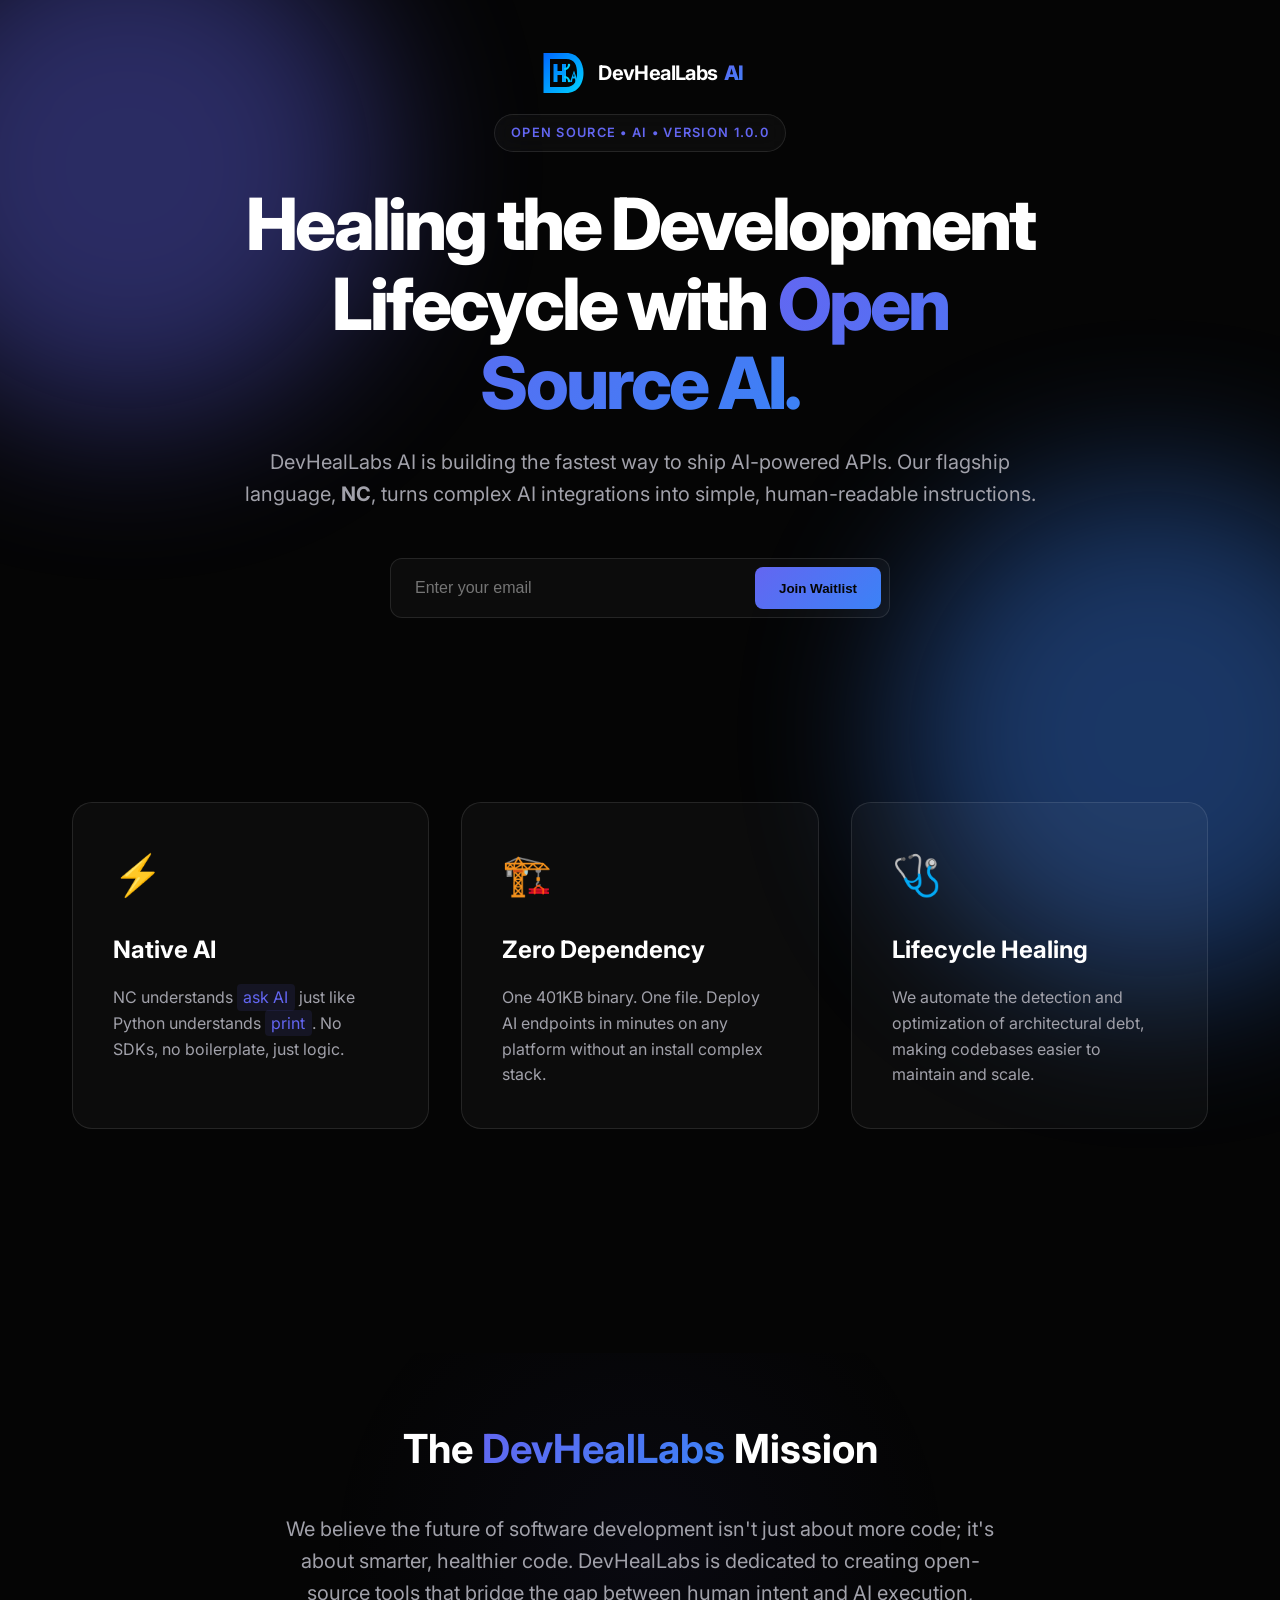
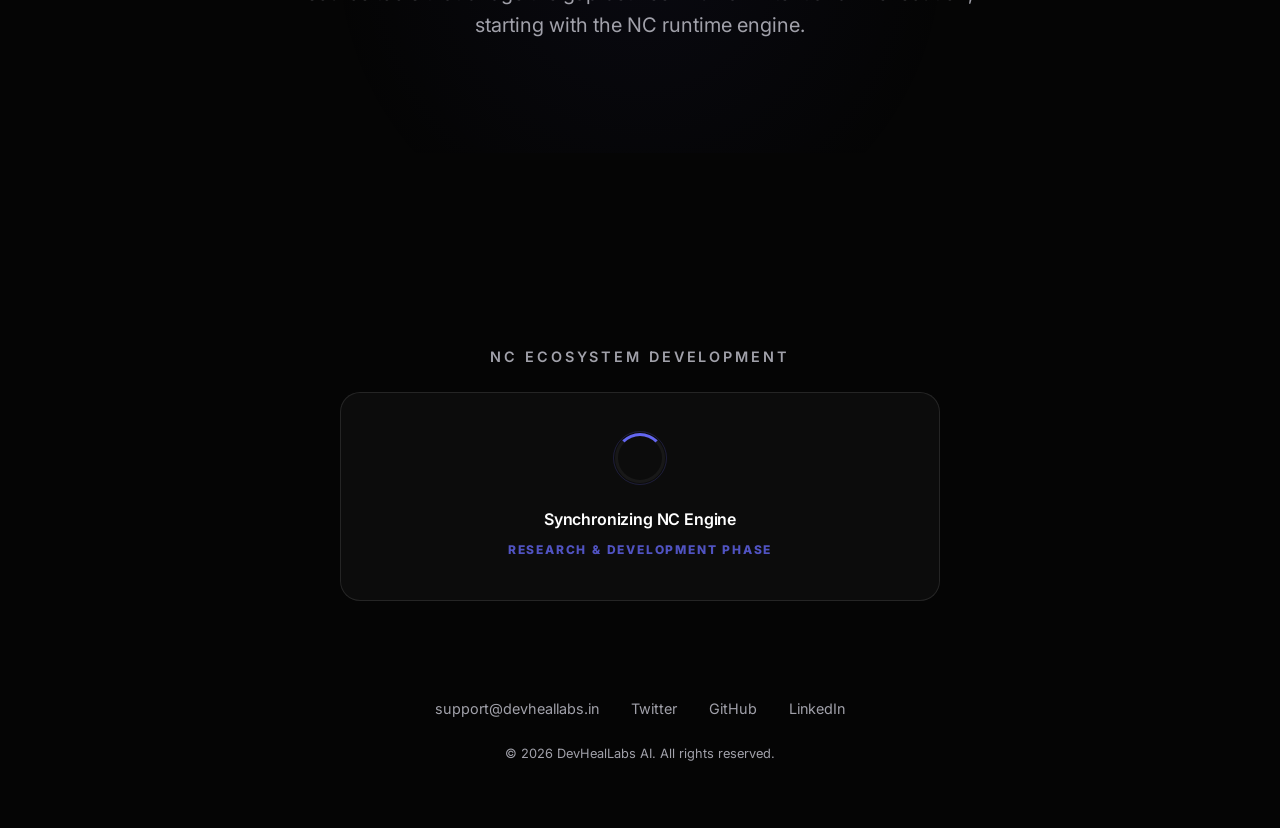
==== docs/index.html @ b4fe904c "Add files via upload" ====
<!DOCTYPE html>
<html lang="en">
<head>
    <meta charset="UTF-8">
    <meta name="viewport" content="width=device-width, initial-scale=1.0">
    <title>DevHealLabs AI | The Open Source AI Revolution</title>
    <meta name="description" content="DevHealLabs AI is pioneering the future of software development with open-source AI. Automating the healing and optimization of complex codebases. Coming soon.">
    
    <!-- Google Fonts: Inter -->
    <link rel="preconnect" href="https://fonts.googleapis.com">
    <link rel="preconnect" href="https://fonts.gstatic.com" crossorigin>
    <link href="https://fonts.googleapis.com/css2?family=Inter:wght@300;400;600;800&display=swap" rel="stylesheet">
    
    <link rel="stylesheet" href="style.css">
    <link rel="icon" type="image/svg+xml" href="favicon.svg">
</head>
<body>
    <div class="background-blobs">
        <div class="blob blob-1"></div>
        <div class="blob blob-2"></div>
    </div>

    <main class="container">
        <nav class="fade-in">
            <div class="logo">
                <img src="logo.svg" alt="DevHealLabs AI Logo" width="50" height="50" class="logo-icon-svg">
                <span class="logo-text">DevHealLabs <span class="ai-suffix">AI</span></span>
            </div>
        </nav>

        <section class="hero">
            <div class="badge fade-in">Open Source • AI • Version 1.0.0</div>
            <h1 class="fade-in">Healing the Development Lifecycle with <span class="gradient-text">Open Source AI.</span></h1>
            <p class="fade-in-delay">DevHealLabs AI is building the fastest way to ship AI-powered APIs. Our flagship language, <strong>NC</strong>, turns complex AI integrations into simple, human-readable instructions.</p>
            
            <form id="notify-form" class="fade-in-delay-2">
                <div class="input-group">
                    <input type="email" id="email" placeholder="Enter your email" required aria-label="Email address">
                    <button type="submit" class="btn-primary">Join Waitlist</button>
                </div>
                <p id="form-message" class="message"></p>
            </form>
        </section>

        <section class="philosophy fade-in-delay-2">
            <div class="philosophy-grid">
                <div class="philosophy-card">
                    <div class="card-icon">⚡</div>
                    <h3>Native AI</h3>
                    <p>NC understands <code>ask AI</code> just like Python understands <code>print</code>. No SDKs, no boilerplate, just logic.</p>
                </div>
                <div class="philosophy-card">
                    <div class="card-icon">🏗️</div>
                    <h3>Zero Dependency</h3>
                    <p>One 401KB binary. One file. Deploy AI endpoints in minutes on any platform without an install complex stack.</p>
                </div>
                <div class="philosophy-card">
                    <div class="card-icon">🩺</div>
                    <h3>Lifecycle Healing</h3>
                    <p>We automate the detection and optimization of architectural debt, making codebases easier to maintain and scale.</p>
                </div>
            </div>
        </section>

        <section class="company-vision fade-in-delay-2">
            <h2>The <span class="gradient-text">DevHealLabs</span> Mission</h2>
            <p>We believe the future of software development isn't just about more code; it's about smarter, healthier code. DevHealLabs is dedicated to creating open-source tools that bridge the gap between human intent and AI execution, starting with the NC runtime engine.</p>
        </section>

        <section class="projects-preview fade-in-delay-2">
            <div class="section-tag">NC Ecosystem Development</div>
            <div class="projects-loader">
                <div class="loader-circle"></div>
                <div class="loader-text">
                    <span class="loading-label">Synchronizing NC Engine</span>
                    <span class="coming-soon">Research & Development Phase</span>
                </div>
            </div>
        </section>

        <footer class="fade-in-delay-2">
            <div class="social-links">
                <a href="mailto:support@devheallabs.in" aria-label="Email">support@devheallabs.in</a>
                <a href="#" aria-label="Twitter">Twitter</a>
                <a href="#" aria-label="GitHub">GitHub</a>
                <a href="#" aria-label="LinkedIn">LinkedIn</a>
            </div>
            <p class="copyright">&copy; 2026 DevHealLabs AI. All rights reserved.</p>
        </footer>
    </main>

    <script src="script.js"></script>
</body>
</html>
---- docs/style.css ----
:root {
    --bg-color: #050505;
    --text-color: #ffffff;
    --text-dim: #a1a1aa;
    --primary: #6366F1; /* Electric Indigo */
    --secondary: #3B82F6; /* Royal Blue */
    --primary-alt: #4F46E5;
    --glass-bg: rgba(255, 255, 255, 0.03);
    --glass-border: rgba(255, 255, 255, 0.1);
    --primary-gradient: linear-gradient(135deg, var(--primary), var(--secondary));
}

* {
    margin: 0;
    padding: 0;
    box-sizing: border-box;
}

body {
    font-family: 'Inter', -apple-system, BlinkMacSystemFont, sans-serif;
    background-color: var(--bg-color);
    color: var(--text-color);
    line-height: 1.6;
    overflow-x: hidden;
    min-height: 100vh;
}

.background-blobs {
    position: fixed;
    top: 0;
    left: 0;
    width: 100%;
    height: 100%;
    z-index: -1;
    filter: blur(80px);
    opacity: 0.4;
}

.blob {
    position: absolute;
    width: 40vw;
    height: 40vw;
    border-radius: 50%;
}

.blob-1 {
    background: var(--primary);
    top: -10%;
    left: -10%;
    animation: move-1 20s infinite alternate;
}

.blob-2 {
    background: var(--secondary);
    bottom: -10%;
    right: -10%;
    animation: move-2 25s infinite alternate;
}

@keyframes move-1 {
    from { transform: translate(0, 0); }
    to { transform: translate(20%, 30%); }
}

@keyframes move-2 {
    from { transform: translate(0, 0); }
    to { transform: translate(-20%, -30%); }
}

.container {
    max-width: 1200px;
    margin: 0 auto;
    padding: 2rem;
    min-height: 100vh;
    display: flex;
    flex-direction: column;
    justify-content: space-between;
}

nav {
    display: flex;
    justify-content: center;
    padding: 1rem 0;
}

.logo {
    display: flex;
    align-items: center;
    gap: 0.75rem;
    font-weight: 700;
    font-size: 1.25rem;
    letter-spacing: -0.03em;
    cursor: default;
    user-select: none;
}

.logo-icon-svg {
    transition: transform 0.3s cubic-bezier(0.175, 0.885, 0.32, 1.275);
}

.logo:hover .logo-icon-svg {
    transform: rotate(15deg) scale(1.1);
}

.logo-text {
    color: #ffffff;
    display: flex;
    align-items: center;
    gap: 0.4rem;
}

.ai-suffix {
    background: var(--primary-gradient);
    -webkit-background-clip: text;
    background-clip: text;
    -webkit-text-fill-color: transparent;
    font-weight: 800;
}

.hero {
    text-align: center;
    max-width: 800px;
    margin: 0 auto;
}

.badge {
    display: inline-block;
    padding: 0.5rem 1rem;
    background: var(--glass-bg);
    border: 1px solid var(--glass-border);
    backdrop-filter: blur(10px);
    border-radius: 100px;
    font-size: 0.8rem;
    font-weight: 600;
    color: var(--primary);
    text-transform: uppercase;
    letter-spacing: 0.1em;
    margin-bottom: 2rem;
}

h1 {
    font-size: clamp(2.5rem, 8vw, 4.5rem);
    font-weight: 800;
    line-height: 1.1;
    margin-bottom: 1.5rem;
    letter-spacing: -0.04em;
}

.gradient-text {
    background: var(--primary-gradient);
    -webkit-background-clip: text;
    background-clip: text;
    -webkit-text-fill-color: transparent;
}

p {
    font-size: clamp(1rem, 3vw, 1.25rem);
    color: var(--text-dim);
    margin-bottom: 3rem;
    font-weight: 400;
}

#notify-form {
    max-width: 500px;
    margin: 0 auto;
}

.input-group {
    display: flex;
    gap: 0.5rem;
    background: var(--glass-bg);
    border: 1px solid var(--glass-border);
    padding: 0.5rem;
    border-radius: 12px;
    backdrop-filter: blur(10px);
    transition: border-color 0.3s ease;
}

.input-group:focus-within {
    border-color: var(--primary);
}

input[type="email"] {
    flex: 1;
    background: transparent;
    border: none;
    color: white;
    padding: 0.75rem 1rem;
    font-size: 1rem;
    outline: none;
}

.btn-primary {
    background: var(--primary-gradient);
    border: none;
    color: var(--bg-color);
    padding: 0.75rem 1.5rem;
    border-radius: 8px;
    font-weight: 700;
    cursor: pointer;
    transition: transform 0.2s ease, opacity 0.2s ease;
}

.btn-primary:hover {
    transform: translateY(-2px);
    opacity: 0.9;
}

.message {
    margin-top: 1rem;
    font-size: 0.9rem;
    height: 1.5rem;
}

footer {
    display: flex;
    flex-direction: column;
    align-items: center;
    gap: 1.5rem;
    padding: 2rem 0;
}

.social-links {
    display: flex;
    gap: 2rem;
}

.social-links a {
    color: var(--text-dim);
    text-decoration: none;
    font-size: 0.9rem;
    transition: color 0.3s ease;
}

.social-links a:hover {
    color: var(--primary);
}

.copyright {
    font-size: 0.8rem;
    margin-bottom: 0;
}

/* Animations */
.fade-in {
    opacity: 0;
    animation: fadeIn 1s forwards;
}

.fade-in-delay {
    opacity: 0;
    animation: fadeIn 1s 0.3s forwards;
}

.fade-in-delay-2 {
    opacity: 0;
    animation: fadeIn 1s 0.6s forwards;
}

@keyframes fadeIn {
    from { opacity: 0; transform: translateY(20px); }
    to { opacity: 1; transform: translateY(0); }
}

@media (max-width: 600px) {
    .input-group {
        flex-direction: column;
        background: transparent;
        border: none;
        padding: 0;
    }
    
    input[type="email"] {
        background: var(--glass-bg);
        border: 1px solid var(--glass-border);
        border-radius: 8px;
        margin-bottom: 0.5rem;
    }
    
    .btn-primary {
        width: 100%;
    }
}

/* Philosophy Section */
.philosophy {
    margin: 6rem 0;
}

.philosophy-grid {
    display: grid;
    grid-template-columns: repeat(auto-fit, minmax(300px, 1fr));
    gap: 2rem;
}

.philosophy-card {
    background: var(--glass-bg);
    border: 1px solid var(--glass-border);
    padding: 2.5rem;
    border-radius: 20px;
    text-align: left;
    backdrop-filter: blur(10px);
    transition: transform 0.3s ease, border-color 0.3s ease;
}

.philosophy-card:hover {
    transform: translateY(-8px);
    border-color: var(--primary);
}

.card-icon {
    font-size: 2.5rem;
    margin-bottom: 1.5rem;
}

.philosophy-card h3 {
    font-size: 1.5rem;
    margin-bottom: 1rem;
    color: var(--text-color);
}

.philosophy-card p {
    font-size: 1rem;
    margin-bottom: 0;
}

.philosophy-card code {
    background: rgba(99, 102, 241, 0.1);
    color: var(--primary);
    padding: 0.2rem 0.4rem;
    border-radius: 4px;
    font-family: inherit;
}

/* Company Vision */
.company-vision {
    text-align: center;
    max-width: 800px;
    margin: 8rem auto;
    padding: 4rem 2rem;
    background: radial-gradient(circle at center, rgba(99, 102, 241, 0.05) 0%, transparent 70%);
}

.company-vision h2 {
    font-size: 2.5rem;
    margin-bottom: 2rem;
}

/* Projects Section Styling Updates */
.section-tag {
    text-align: center;
    color: var(--text-dim);
    font-size: 0.9rem;
    text-transform: uppercase;
    letter-spacing: 0.2em;
    font-weight: 600;
    margin-bottom: 1.5rem;
}

/* Projects Loading Section */
.projects-preview {
    margin: 4rem auto;
    width: 100%;
    max-width: 600px;
}

.projects-loader {
    background: var(--glass-bg);
    border: 1px solid var(--glass-border);
    border-radius: 20px;
    padding: 2.5rem;
    display: flex;
    flex-direction: column;
    align-items: center;
    gap: 1.5rem;
    backdrop-filter: blur(10px);
    transition: transform 0.3s ease, border-color 0.3s ease;
}

.projects-loader:hover {
    transform: translateY(-5px);
    border-color: var(--primary);
}

.loader-circle {
    width: 50px;
    height: 50px;
    border: 3px solid rgba(255, 255, 255, 0.05);
    border-top: 3px solid var(--primary);
    border-radius: 50%;
    animation: rotate 2s linear infinite;
    position: relative;
}

.loader-circle::after {
    content: '';
    position: absolute;
    top: -5px;
    left: -5px;
    right: -5px;
    bottom: -5px;
    border-radius: 50%;
    border: 1px solid var(--primary);
    opacity: 0.2;
    animation: pulse-ring 2s ease-out infinite;
}

.loader-text {
    display: flex;
    flex-direction: column;
    align-items: center;
    gap: 0.5rem;
}

.loading-label {
    font-size: 1rem;
    font-weight: 600;
    color: var(--text-color);
    letter-spacing: -0.01em;
    transition: opacity 0.5s ease;
}

.coming-soon {
    font-size: 0.75rem;
    color: var(--primary);
    text-transform: uppercase;
    letter-spacing: 0.15em;
    font-weight: 800;
    opacity: 0.8;
}

@keyframes rotate {
    from { transform: rotate(0deg); }
    to { transform: rotate(360deg); }
}

@keyframes pulse-ring {
    0% { transform: scale(0.8); opacity: 0.5; }
    100% { transform: scale(1.5); opacity: 0; }
}
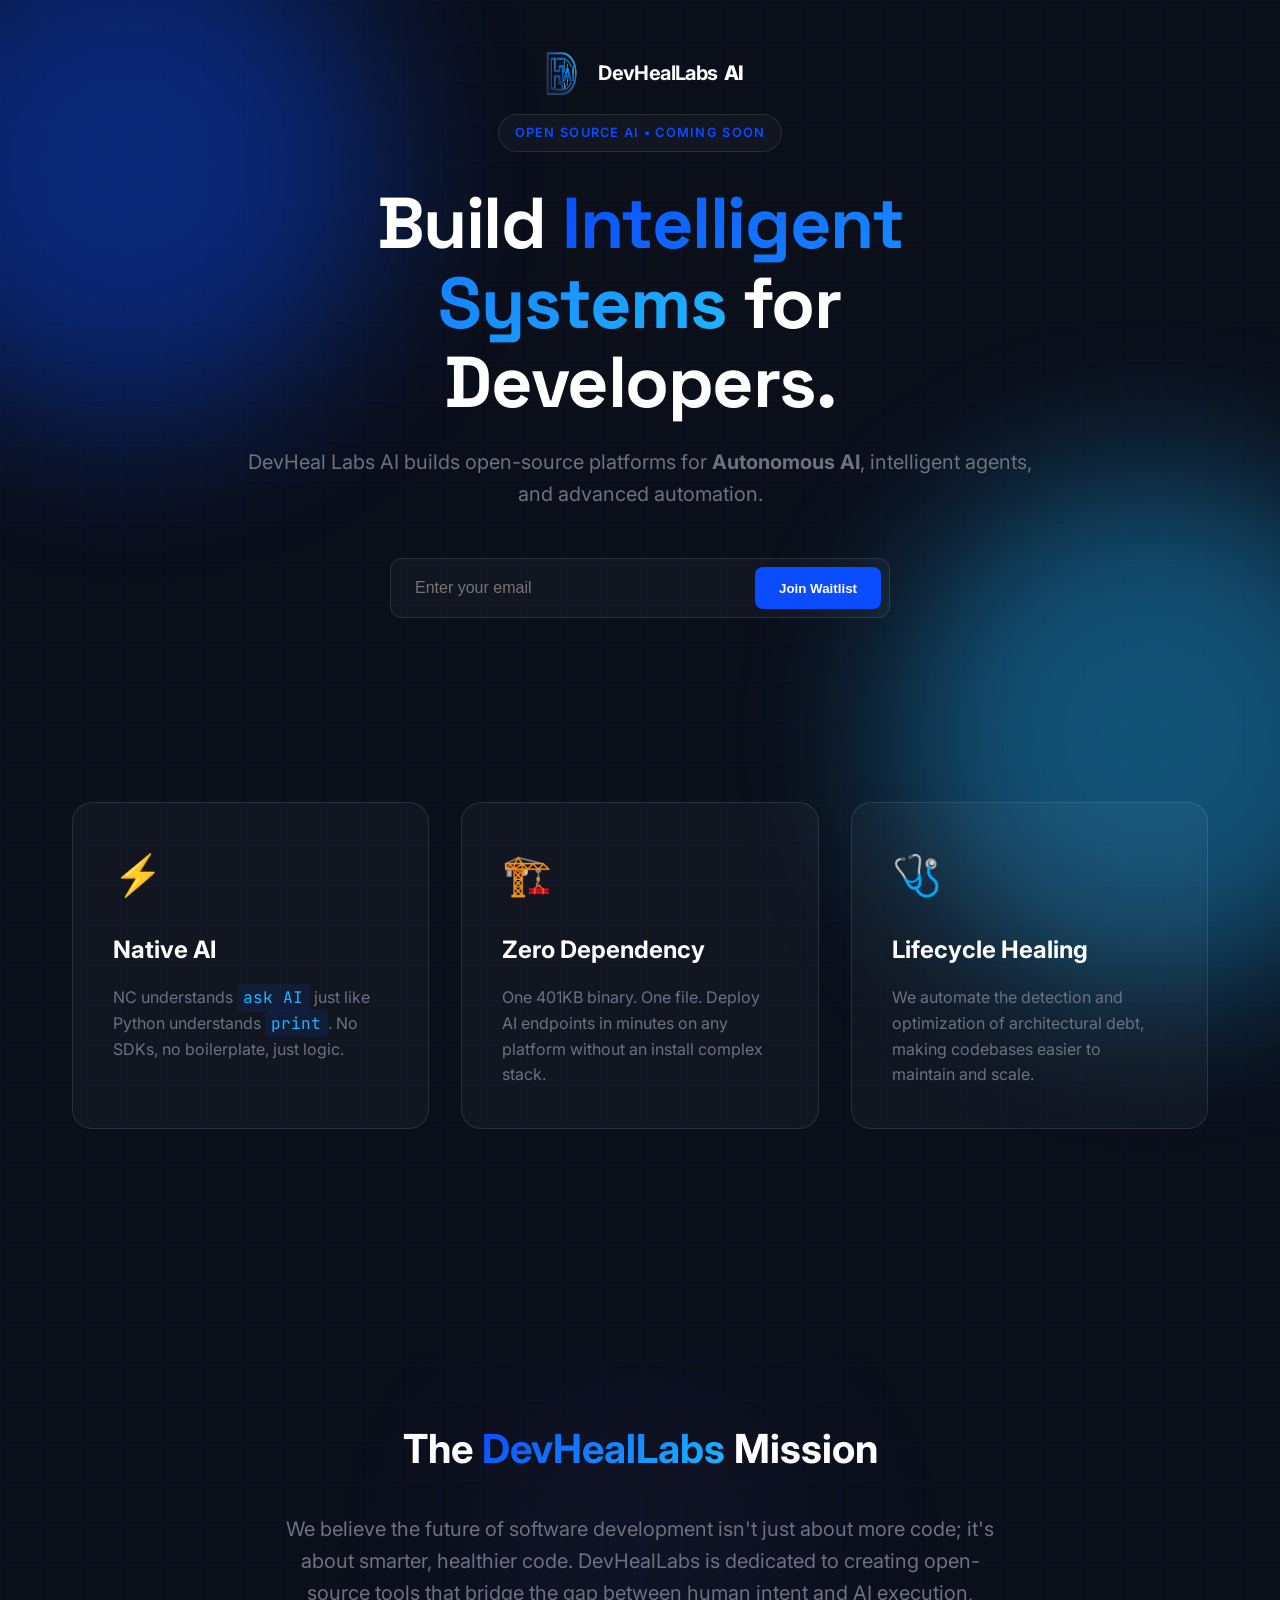
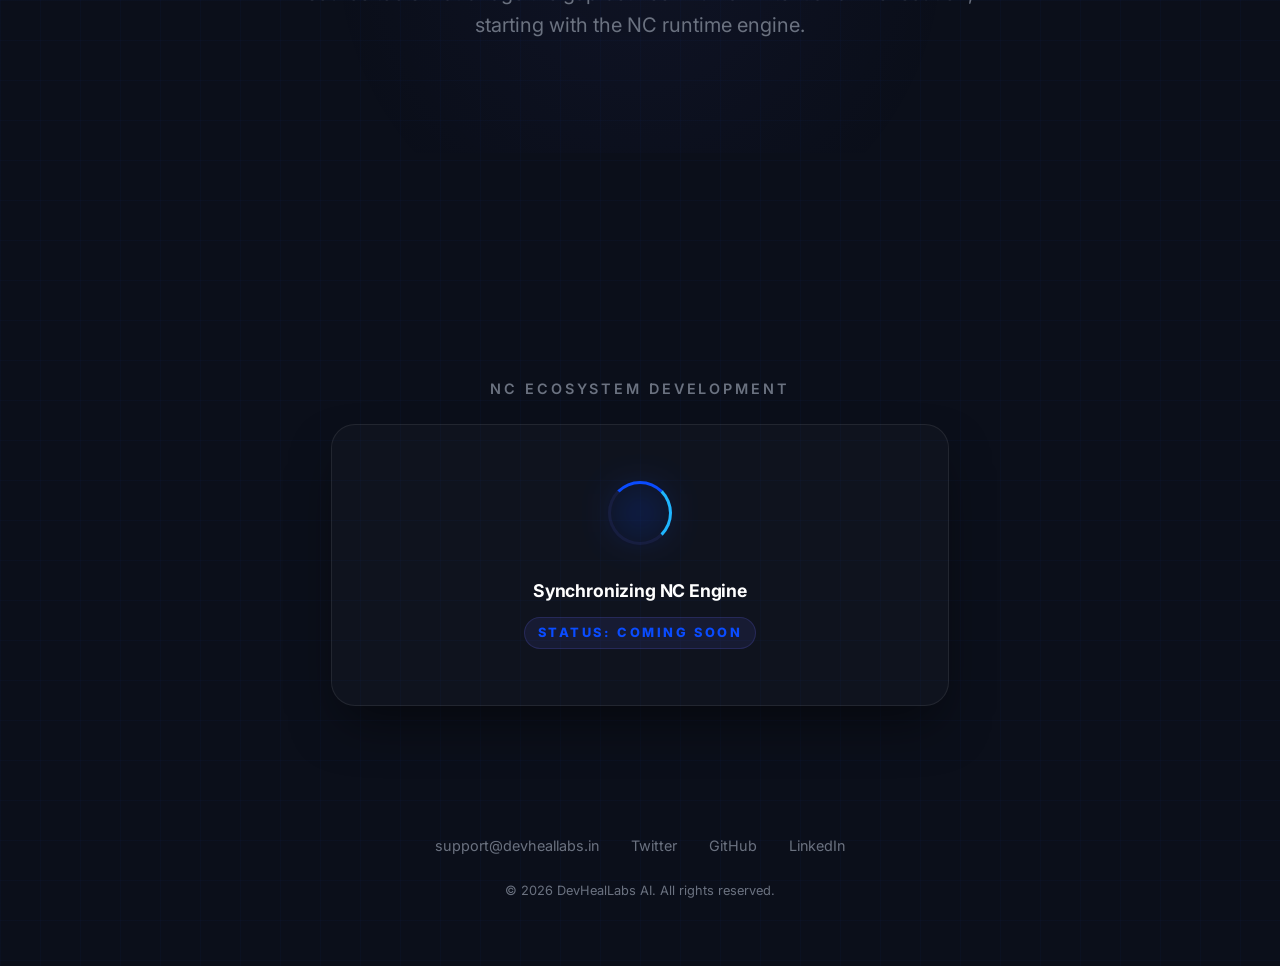
==== commit 3ab58deb: "Add files via upload" ====
--- a/docs/index.html
+++ b/docs/index.html
@@ -9,7 +9,7 @@
     <!-- Google Fonts: Inter -->
     <link rel="preconnect" href="https://fonts.googleapis.com">
     <link rel="preconnect" href="https://fonts.gstatic.com" crossorigin>
-    <link href="https://fonts.googleapis.com/css2?family=Inter:wght@300;400;600;800&display=swap" rel="stylesheet">
+    <link href="https://fonts.googleapis.com/css2?family=Inter:wght@400;600;700&family=Space+Grotesk:wght@500;700&family=JetBrains+Mono&display=swap" rel="stylesheet">
     
     <link rel="stylesheet" href="style.css">
     <link rel="icon" type="image/svg+xml" href="favicon.svg">
@@ -23,15 +23,15 @@
     <main class="container">
         <nav class="fade-in">
             <div class="logo">
-                <img src="logo.svg" alt="DevHealLabs AI Logo" width="50" height="50" class="logo-icon-svg">
+                <img src="logo.png" alt="DevHealLabs AI Logo" width="50" height="50" class="logo-icon-svg">
                 <span class="logo-text">DevHealLabs <span class="ai-suffix">AI</span></span>
             </div>
         </nav>
 
         <section class="hero">
-            <div class="badge fade-in">Open Source • AI • Version 1.0.0</div>
-            <h1 class="fade-in">Healing the Development Lifecycle with <span class="gradient-text">Open Source AI.</span></h1>
-            <p class="fade-in-delay">DevHealLabs AI is building the fastest way to ship AI-powered APIs. Our flagship language, <strong>NC</strong>, turns complex AI integrations into simple, human-readable instructions.</p>
+            <div class="badge fade-in">Open Source AI • Coming Soon</div>
+            <h1 class="fade-in">Build <span class="gradient-text">Intelligent Systems</span> for Developers.</h1>
+            <p class="fade-in-delay">DevHeal Labs AI builds open-source platforms for <strong>Autonomous AI</strong>, intelligent agents, and advanced automation.</p>
             
             <form id="notify-form" class="fade-in-delay-2">
                 <div class="input-group">
@@ -70,10 +70,13 @@
         <section class="projects-preview fade-in-delay-2">
             <div class="section-tag">NC Ecosystem Development</div>
             <div class="projects-loader">
-                <div class="loader-circle"></div>
+                <div class="loader-container">
+                    <div class="loader-circle"></div>
+                    <div class="loader-glow"></div>
+                </div>
                 <div class="loader-text">
                     <span class="loading-label">Synchronizing NC Engine</span>
-                    <span class="coming-soon">Research & Development Phase</span>
+                    <span class="coming-soon">Status: Coming Soon</span>
                 </div>
             </div>
         </section>
--- a/docs/style.css
+++ b/docs/style.css
@@ -1,13 +1,16 @@
 :root {
-    --bg-color: #050505;
+    --bg-color: #0B0F1A;
     --text-color: #ffffff;
-    --text-dim: #a1a1aa;
-    --primary: #6366F1; /* Electric Indigo */
-    --secondary: #3B82F6; /* Royal Blue */
-    --primary-alt: #4F46E5;
+    --text-dim: #6B7280;
+    --primary: #0A4CFF; /* Deep Tech Blue */
+    --secondary: #1FB6FF; /* AI Electric Blue */
+    --accent: #4FD1FF; /* Light Circuit Blue */
     --glass-bg: rgba(255, 255, 255, 0.03);
     --glass-border: rgba(255, 255, 255, 0.1);
     --primary-gradient: linear-gradient(135deg, var(--primary), var(--secondary));
+    --font-heading: 'Space Grotesk', sans-serif;
+    --font-body: 'Inter', sans-serif;
+    --font-code: 'JetBrains Mono', monospace;
 }
 
 * {
@@ -17,8 +20,12 @@
 }
 
 body {
-    font-family: 'Inter', -apple-system, BlinkMacSystemFont, sans-serif;
+    font-family: var(--font-body);
     background-color: var(--bg-color);
+    background-image: 
+        linear-gradient(rgba(10, 76, 255, 0.03) 1px, transparent 1px),
+        linear-gradient(90deg, rgba(10, 76, 255, 0.03) 1px, transparent 1px);
+    background-size: 40px 40px;
     color: var(--text-color);
     line-height: 1.6;
     overflow-x: hidden;
@@ -95,11 +102,7 @@
 }
 
 .logo-icon-svg {
-    transition: transform 0.3s cubic-bezier(0.175, 0.885, 0.32, 1.275);
-}
-
-.logo:hover .logo-icon-svg {
-    transform: rotate(15deg) scale(1.1);
+    display: block;
 }
 
 .logo-text {
@@ -110,10 +113,7 @@
 }
 
 .ai-suffix {
-    background: var(--primary-gradient);
-    -webkit-background-clip: text;
-    background-clip: text;
-    -webkit-text-fill-color: transparent;
+    color: #ffffff;
     font-weight: 800;
 }
 
@@ -139,11 +139,12 @@
 }
 
 h1 {
+    font-family: var(--font-heading);
     font-size: clamp(2.5rem, 8vw, 4.5rem);
-    font-weight: 800;
+    font-weight: 700;
     line-height: 1.1;
     margin-bottom: 1.5rem;
-    letter-spacing: -0.04em;
+    letter-spacing: -0.02em;
 }
 
 .gradient-text {
@@ -191,19 +192,19 @@
 }
 
 .btn-primary {
-    background: var(--primary-gradient);
+    background: var(--primary);
     border: none;
-    color: var(--bg-color);
+    color: #FFFFFF;
     padding: 0.75rem 1.5rem;
     border-radius: 8px;
     font-weight: 700;
     cursor: pointer;
-    transition: transform 0.2s ease, opacity 0.2s ease;
+    transition: transform 0.2s ease, box-shadow 0.2s ease;
 }
 
 .btn-primary:hover {
     transform: translateY(-2px);
-    opacity: 0.9;
+    box-shadow: 0 4px 20px rgba(10, 76, 255, 0.4);
 }
 
 .message {
@@ -325,11 +326,11 @@
 }
 
 .philosophy-card code {
-    background: rgba(99, 102, 241, 0.1);
-    color: var(--primary);
+    background: rgba(10, 76, 255, 0.1);
+    color: var(--secondary);
     padding: 0.2rem 0.4rem;
     border-radius: 4px;
-    font-family: inherit;
+    font-family: var(--font-code);
 }
 
 /* Company Vision */
@@ -357,51 +358,94 @@
     margin-bottom: 1.5rem;
 }
 
-/* Projects Loading Section */
+/* Projects Loading Section - Enhanced */
 .projects-preview {
-    margin: 4rem auto;
+    margin: 6rem auto;
     width: 100%;
-    max-width: 600px;
+    max-width: 650px;
+    position: relative;
+    padding: 0 1rem;
 }
 
 .projects-loader {
-    background: var(--glass-bg);
-    border: 1px solid var(--glass-border);
-    border-radius: 20px;
-    padding: 2.5rem;
+    background: rgba(255, 255, 255, 0.02);
+    border: 1px solid rgba(255, 255, 255, 0.08);
+    border-radius: 24px;
+    padding: 3.5rem 2.5rem;
     display: flex;
     flex-direction: column;
     align-items: center;
-    gap: 1.5rem;
-    backdrop-filter: blur(10px);
-    transition: transform 0.3s ease, border-color 0.3s ease;
+    gap: 2rem;
+    backdrop-filter: blur(20px);
+    -webkit-backdrop-filter: blur(20px);
+    box-shadow: 0 25px 50px -12px rgba(0, 0, 0, 0.5);
+    transition: all 0.4s cubic-bezier(0.175, 0.885, 0.32, 1.275);
+    overflow: hidden;
+}
+
+.projects-loader::before {
+    content: '';
+    position: absolute;
+    top: 0;
+    left: -100%;
+    width: 100%;
+    height: 2px;
+    background: linear-gradient(90deg, transparent, var(--primary), transparent);
+    animation: loading-bar 3s infinite;
+}
+
+@keyframes loading-bar {
+    0% { left: -100%; }
+    50% { left: 100%; }
+    100% { left: 100%; }
 }
 
 .projects-loader:hover {
-    transform: translateY(-5px);
-    border-color: var(--primary);
+    transform: translateY(-8px) scale(1.01);
+    border-color: rgba(99, 102, 241, 0.3);
+    background: rgba(255, 255, 255, 0.04);
+}
+
+.loader-container {
+    position: relative;
+    display: flex;
+    justify-content: center;
+    align-items: center;
 }
 
 .loader-circle {
-    width: 50px;
-    height: 50px;
-    border: 3px solid rgba(255, 255, 255, 0.05);
+    width: 64px;
+    height: 64px;
+    border: 3px solid rgba(99, 102, 241, 0.1);
     border-top: 3px solid var(--primary);
+    border-right: 3px solid var(--secondary);
     border-radius: 50%;
-    animation: rotate 2s linear infinite;
-    position: relative;
+    animation: rotate 1.5s cubic-bezier(0.5, 0, 0.5, 1) infinite;
+    z-index: 2;
+}
+
+.loader-glow {
+    position: absolute;
+    width: 40px;
+    height: 40px;
+    background: var(--primary);
+    filter: blur(20px);
+    opacity: 0.3;
+    animation: pulse-glow 2s infinite alternate;
+}
+
+@keyframes pulse-glow {
+    from { transform: scale(0.8); opacity: 0.2; }
+    to { transform: scale(1.5); opacity: 0.5; }
 }
 
 .loader-circle::after {
     content: '';
     position: absolute;
-    top: -5px;
-    left: -5px;
-    right: -5px;
-    bottom: -5px;
+    inset: -10px;
     border-radius: 50%;
     border: 1px solid var(--primary);
-    opacity: 0.2;
+    opacity: 0;
     animation: pulse-ring 2s ease-out infinite;
 }
 
@@ -409,24 +453,30 @@
     display: flex;
     flex-direction: column;
     align-items: center;
-    gap: 0.5rem;
+    gap: 0.75rem;
+    z-index: 2;
 }
 
 .loading-label {
-    font-size: 1rem;
-    font-weight: 600;
+    font-size: 1.1rem;
+    font-weight: 700;
     color: var(--text-color);
     letter-spacing: -0.01em;
+    min-height: 1.5rem;
     transition: opacity 0.5s ease;
+    text-align: center;
 }
 
 .coming-soon {
-    font-size: 0.75rem;
+    font-size: 0.8rem;
     color: var(--primary);
+    background: rgba(99, 102, 241, 0.1);
+    padding: 0.3rem 0.8rem;
+    border-radius: 100px;
     text-transform: uppercase;
-    letter-spacing: 0.15em;
+    letter-spacing: 0.2em;
     font-weight: 800;
-    opacity: 0.8;
+    border: 1px solid rgba(99, 102, 241, 0.2);
 }
 
 @keyframes rotate {
@@ -435,6 +485,16 @@
 }
 
 @keyframes pulse-ring {
-    0% { transform: scale(0.8); opacity: 0.5; }
-    100% { transform: scale(1.5); opacity: 0; }
-}
+    0% { transform: scale(0.8); opacity: 0.8; }
+    100% { transform: scale(1.8); opacity: 0; }
+}
+
+/* Responsive adjustments */
+@media (max-width: 768px) {
+    .projects-loader {
+        padding: 2.5rem 1.5rem;
+    }
+    .loading-label {
+        font-size: 1rem;
+    }
+}
